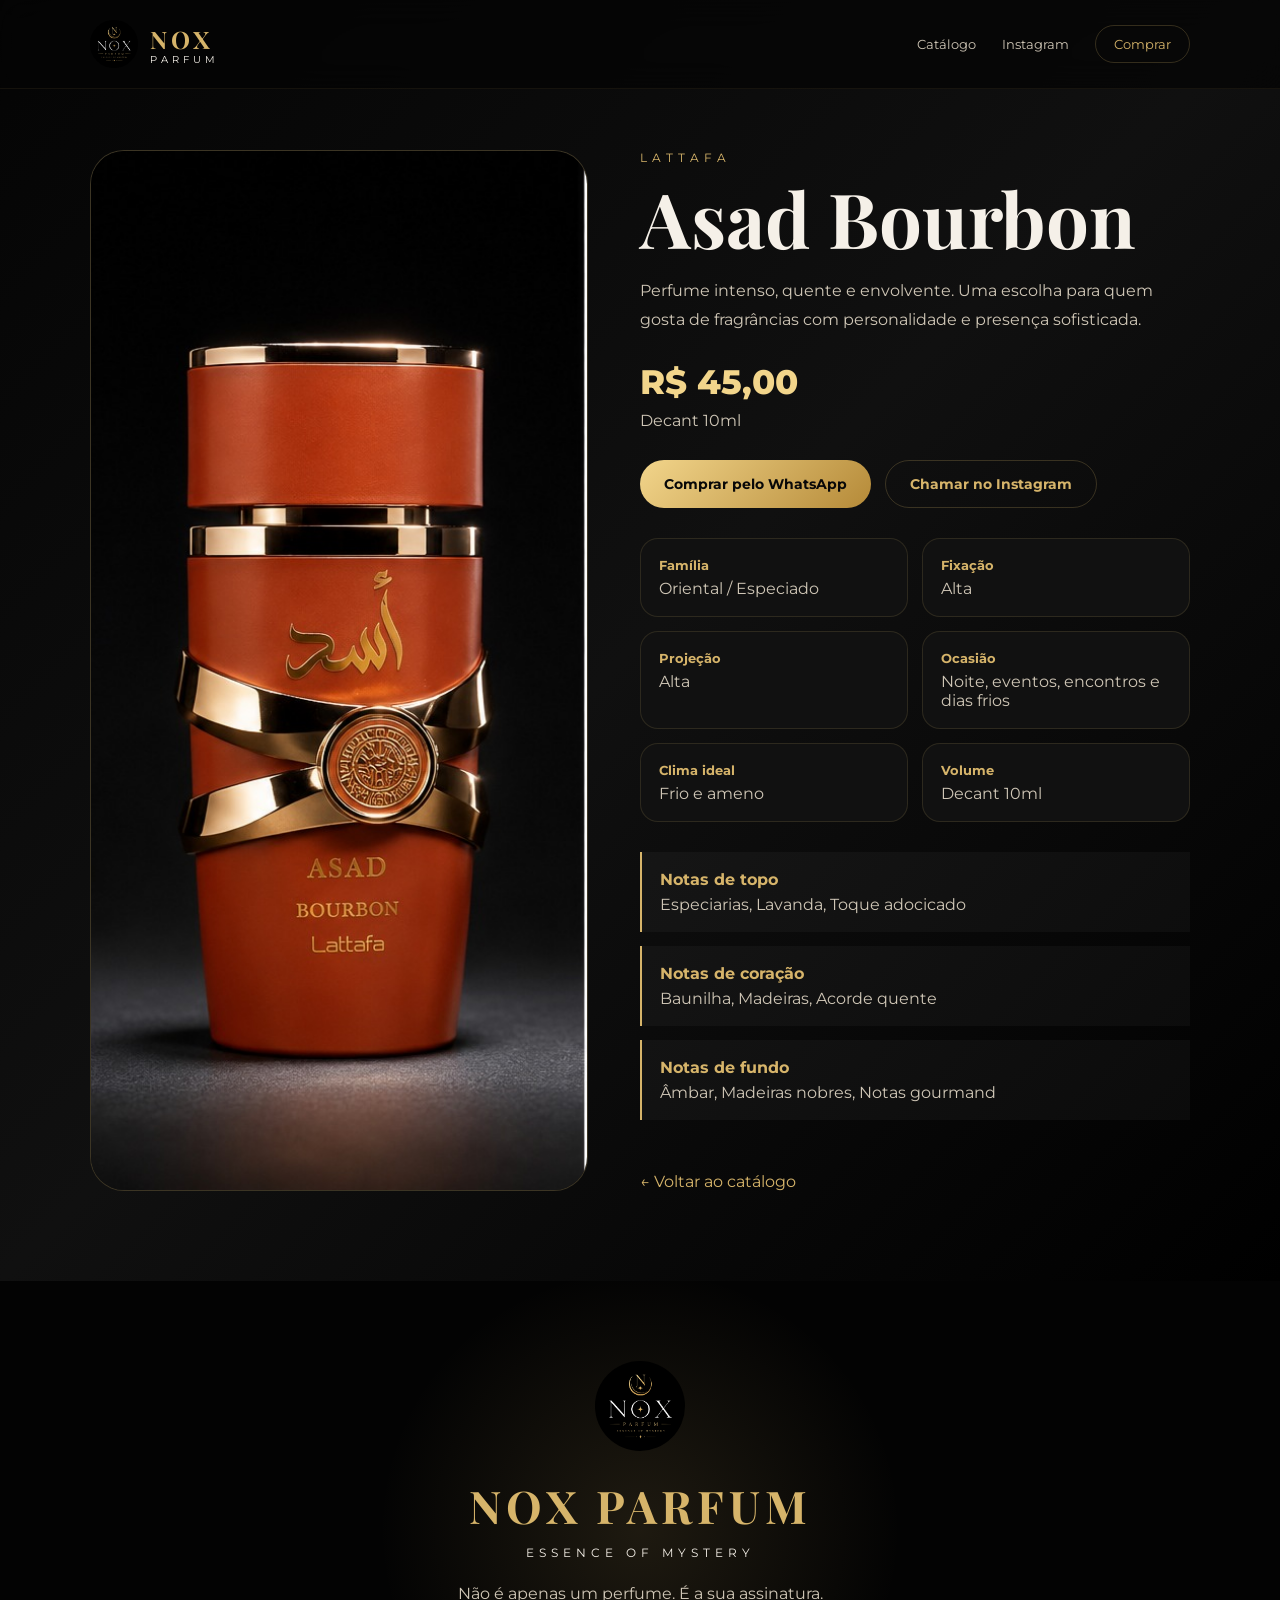
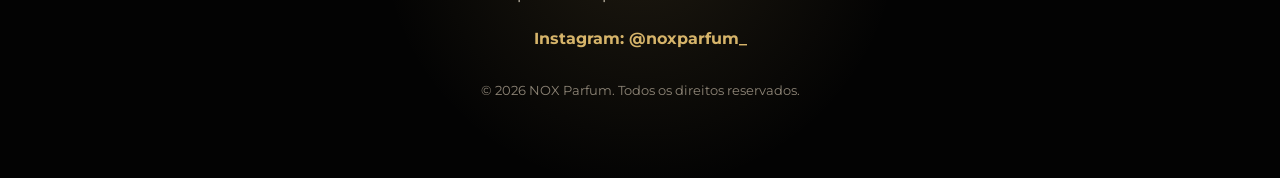
==== perfumes/asad-bourbon.html @ 174366d0 "Add files via upload" ====
<!DOCTYPE html>
<html lang="pt-BR">
<head>
  <meta charset="UTF-8">
  <meta name="viewport" content="width=device-width, initial-scale=1.0">
  <title>Asad Bourbon | NOX Parfum</title>
  <meta name="description" content="Perfume intenso, quente e envolvente. Uma escolha para quem gosta de fragrâncias com personalidade e presença sofisticada. Decant 10ml disponível na NOX Parfum.">
  <meta property="og:title" content="Asad Bourbon | NOX Parfum">
  <meta property="og:description" content="Perfume intenso, quente e envolvente. Uma escolha para quem gosta de fragrâncias com personalidade e presença sofisticada.">
  <meta property="og:image" content="https://noxparfum.com.br/assets/images/products/asad-bourbon.jpg">
  <link rel="icon" href="../assets/images/logo/logo-nox.png">
  <link rel="preconnect" href="https://fonts.googleapis.com">
  <link rel="preconnect" href="https://fonts.gstatic.com" crossorigin>
  <link href="https://fonts.googleapis.com/css2?family=Playfair+Display:wght@600;700&family=Montserrat:wght@300;400;500;600;700;800&display=swap" rel="stylesheet">
  <link rel="stylesheet" href="../css/style.css">
</head>
<body>
  <header class="header">
    <a href="../index.html" class="logo-wrap">
      <img class="logo-img" src="../assets/images/logo/logo-nox.png" alt="Logo NOX Parfum">
      <div class="logo-text"><strong>NOX</strong><span>PARFUM</span></div>
    </a>
    <nav class="nav">
      <a href="../index.html#catalogo">Catálogo</a>
      <a href="https://www.instagram.com/noxparfum_/" target="_blank">Instagram</a>
      <a class="insta-btn" href="https://wa.me/5524981528704?text=Ol%C3%A1%21%20Tenho%20interesse%20no%20decant%20de%2010ml%20do%20Asad%20Bourbon%20por%20R%2445%2C00." target="_blank">Comprar</a>
    </nav>
  </header>

  <main class="product-page">
    <div class="product-gallery">
      <img src="../assets/images/products/asad-bourbon.jpg" alt="Asad Bourbon">
    </div>

    <section class="product-content">
      <div class="brand-line">Lattafa</div>
      <h1>Asad Bourbon</h1>
      <p class="product-desc">Perfume intenso, quente e envolvente. Uma escolha para quem gosta de fragrâncias com personalidade e presença sofisticada.</p>
      <div class="product-price">R$ 45,00</div>
      <div class="volume">Decant 10ml</div>

      <div class="actions">
        <a class="btn btn-gold" href="https://wa.me/5524981528704?text=Ol%C3%A1%21%20Tenho%20interesse%20no%20decant%20de%2010ml%20do%20Asad%20Bourbon%20por%20R%2445%2C00." target="_blank">Comprar pelo WhatsApp</a>
        <a class="btn btn-dark" href="https://www.instagram.com/noxparfum_/" target="_blank">Chamar no Instagram</a>
      </div>

      <div class="specs">
        <div class="spec"><strong>Família</strong><span>Oriental / Especiado</span></div>
        <div class="spec"><strong>Fixação</strong><span>Alta</span></div>
        <div class="spec"><strong>Projeção</strong><span>Alta</span></div>
        <div class="spec"><strong>Ocasião</strong><span>Noite, eventos, encontros e dias frios</span></div>
        <div class="spec"><strong>Clima ideal</strong><span>Frio e ameno</span></div>
        <div class="spec"><strong>Volume</strong><span>Decant 10ml</span></div>
      </div>

      <div class="notes">
        <div class="note-row"><strong>Notas de topo</strong><span>Especiarias, Lavanda, Toque adocicado</span></div>
        <div class="note-row"><strong>Notas de coração</strong><span>Baunilha, Madeiras, Acorde quente</span></div>
        <div class="note-row"><strong>Notas de fundo</strong><span>Âmbar, Madeiras nobres, Notas gourmand</span></div>
      </div>

      <a class="back-link" href="../index.html#catalogo">← Voltar ao catálogo</a>
    </section>
  </main>

  <footer class="footer">
    <img class="footer-logo" src="../assets/images/logo/logo-nox.png" alt="Logo NOX">
    <h2>NOX PARFUM</h2>
    <div class="mystery">ESSENCE OF MYSTERY</div>
    <p>Não é apenas um perfume. É a sua assinatura.</p>
    <a href="https://www.instagram.com/noxparfum_/" target="_blank">Instagram: @noxparfum_</a>
    <small>© 2026 NOX Parfum. Todos os direitos reservados.</small>
  </footer>
</body>
</html>
---- css/style.css ----
:root{
  --black:#050505;
  --black-2:#0d0d0d;
  --card:#121212;
  --gold:#d6b46a;
  --gold-2:#f2d58b;
  --text:#f5f0e8;
  --muted:#cfc6b6;
  --line:rgba(214,180,106,.22);
}
*{margin:0;padding:0;box-sizing:border-box}
html{scroll-behavior:smooth}
body{
  font-family:'Montserrat',Arial,sans-serif;
  background:var(--black);
  color:var(--text);
  min-height:100vh;
}
a{text-decoration:none;color:inherit}
img{max-width:100%;display:block}
.header{
  position:fixed;
  top:0;left:0;right:0;
  z-index:50;
  display:flex;
  justify-content:space-between;
  align-items:center;
  padding:20px 7%;
  background:rgba(5,5,5,.72);
  backdrop-filter: blur(16px);
  border-bottom:1px solid rgba(214,180,106,.08);
}
.logo-wrap{display:flex;align-items:center;gap:12px}
.logo-img{width:48px;height:48px;object-fit:contain;border-radius:50%}
.logo-text strong{
  display:block;
  font-family:'Playfair Display',serif;
  color:var(--gold);
  letter-spacing:4px;
  font-size:24px;
}
.logo-text span{
  display:block;
  font-size:10px;
  letter-spacing:4px;
  color:var(--text);
  margin-top:-2px;
}
.nav{display:flex;gap:26px;align-items:center}
.nav a{font-size:13px;color:var(--muted);transition:.25s}
.nav a:hover{color:var(--gold)}
.nav .insta-btn{
  border:1px solid var(--line);
  color:var(--gold);
  padding:10px 18px;
  border-radius:999px;
}
.hero{
  min-height:100vh;
  padding:150px 7% 80px;
  display:grid;
  grid-template-columns:1.1fr .9fr;
  align-items:center;
  gap:50px;
  background:
    radial-gradient(circle at 80% 20%, rgba(214,180,106,.2), transparent 28%),
    radial-gradient(circle at 12% 85%, rgba(214,180,106,.10), transparent 30%),
    linear-gradient(135deg,#030303,#101010 58%,#000);
  overflow:hidden;
}
.hero-kicker{
  color:var(--gold);
  letter-spacing:5px;
  font-size:12px;
  text-transform:uppercase;
  margin-bottom:22px;
}
.hero h1{
  font-family:'Playfair Display',serif;
  font-size:clamp(44px,7vw,92px);
  line-height:.94;
  margin-bottom:26px;
}
.hero p{
  color:var(--muted);
  max-width:620px;
  line-height:1.8;
  margin-bottom:34px;
}
.actions{display:flex;gap:14px;flex-wrap:wrap}
.btn{
  display:inline-flex;
  align-items:center;
  justify-content:center;
  padding:14px 24px;
  border-radius:999px;
  font-weight:700;
  font-size:14px;
  transition:.28s;
}
.btn-gold{
  background:linear-gradient(135deg,var(--gold-2),#b58a38);
  color:#080808;
}
.btn-dark{
  border:1px solid var(--line);
  color:var(--gold);
}
.btn:hover{transform:translateY(-3px);opacity:.92}
.hero-visual{
  position:relative;
  min-height:440px;
  border-radius:36px;
  border:1px solid var(--line);
  background:
    linear-gradient(180deg,rgba(214,180,106,.08),rgba(255,255,255,.02)),
    #090909;
  box-shadow:0 30px 100px rgba(0,0,0,.6);
  overflow:hidden;
}
.hero-visual::before{
  content:"";
  position:absolute;
  inset:12%;
  background:url('../assets/images/logo/logo-nox.png') center/contain no-repeat;
  opacity:.22;
  filter:drop-shadow(0 0 30px rgba(214,180,106,.35));
}
.hero-visual::after{
  content:"NOX";
  position:absolute;
  bottom:30px;
  right:34px;
  font-family:'Playfair Display',serif;
  color:rgba(214,180,106,.22);
  font-size:110px;
  line-height:1;
}
.section{padding:92px 7%}
.section-title{text-align:center;margin-bottom:48px}
.section-title span{
  color:var(--gold);
  letter-spacing:5px;
  text-transform:uppercase;
  font-size:12px;
}
.section-title h2{
  font-family:'Playfair Display',serif;
  font-size:clamp(34px,5vw,60px);
  margin-top:10px;
}
.catalog-grid{
  display:grid;
  grid-template-columns:repeat(3,1fr);
  gap:30px;
}
.card{
  background:linear-gradient(180deg,#171717,#0b0b0b);
  border:1px solid rgba(214,180,106,.18);
  border-radius:30px;
  overflow:hidden;
  transition:.35s;
}
.card:hover{
  transform:translateY(-10px);
  border-color:rgba(214,180,106,.62);
  box-shadow:0 24px 70px rgba(0,0,0,.55);
}
.card-img{
  height:360px;
  overflow:hidden;
  background:#111;
}
.card-img img{width:100%;height:100%;object-fit:cover;transition:.5s}
.card:hover .card-img img{transform:scale(1.05)}
.card-body{padding:26px}
.card-brand{
  color:var(--gold);
  letter-spacing:3px;
  text-transform:uppercase;
  font-size:12px;
}
.card h3{
  font-family:'Playfair Display',serif;
  font-size:29px;
  margin:12px 0;
}
.card p{color:var(--muted);margin-bottom:14px}
.price{
  display:block;
  color:var(--gold-2);
  font-size:25px;
  font-weight:700;
  margin-bottom:22px;
}
.about{
  background:#0a0a0a;
  border-top:1px solid rgba(214,180,106,.08);
  border-bottom:1px solid rgba(214,180,106,.08);
}
.feature-grid{
  display:grid;
  grid-template-columns:repeat(3,1fr);
  gap:24px;
}
.feature{
  padding:34px;
  background:#111;
  border:1px solid rgba(214,180,106,.15);
  border-radius:26px;
}
.feature h3{color:var(--gold);margin-bottom:12px;font-size:20px}
.feature p{color:var(--muted);line-height:1.7}
.footer{
  padding:80px 7%;
  text-align:center;
  background:
    radial-gradient(circle at center, rgba(214,180,106,.13), transparent 38%),
    #030303;
}
.footer-logo{width:90px;margin:0 auto 24px;border-radius:50%}
.footer h2{
  font-family:'Playfair Display',serif;
  color:var(--gold);
  font-size:45px;
  letter-spacing:5px;
}
.footer .mystery{letter-spacing:5px;font-size:12px;margin:10px 0 24px;color:var(--text)}
.footer p{color:var(--muted);margin-bottom:26px}
.footer a{color:var(--gold);font-weight:700}
.footer small{display:block;color:#8e8577;margin-top:34px}
.product-page{
  padding:150px 7% 90px;
  display:grid;
  grid-template-columns:.95fr 1.05fr;
  gap:52px;
  min-height:100vh;
  background:linear-gradient(135deg,#040404,#101010,#000);
}
.product-gallery{
  border:1px solid var(--line);
  border-radius:34px;
  overflow:hidden;
  background:#111;
  min-height:620px;
}
.product-gallery img{width:100%;height:100%;object-fit:cover}
.product-content .brand-line{
  color:var(--gold);
  letter-spacing:5px;
  font-size:12px;
  text-transform:uppercase;
  margin-bottom:16px;
}
.product-content h1{
  font-family:'Playfair Display',serif;
  font-size:clamp(42px,6vw,76px);
  line-height:.98;
  margin-bottom:22px;
}
.product-desc{
  color:var(--muted);
  line-height:1.8;
  margin-bottom:26px;
}
.product-price{
  color:var(--gold-2);
  font-size:34px;
  font-weight:800;
  margin-bottom:8px;
}
.volume{color:var(--muted);margin-bottom:30px}
.specs{
  display:grid;
  grid-template-columns:repeat(2,1fr);
  gap:14px;
  margin:30px 0;
}
.spec{
  padding:18px;
  border-radius:18px;
  background:#111;
  border:1px solid rgba(214,180,106,.14);
}
.spec strong{display:block;color:var(--gold);font-size:13px;margin-bottom:6px}
.spec span{color:var(--muted)}
.notes{
  margin:28px 0;
  display:grid;
  gap:14px;
}
.note-row{
  padding:18px;
  border-left:2px solid var(--gold);
  background:rgba(255,255,255,.03);
}
.note-row strong{color:var(--gold);display:block;margin-bottom:6px}
.note-row span{color:var(--muted)}
.back-link{display:inline-block;margin-top:24px;color:var(--gold)}
@media(max-width:920px){
  .nav a:not(.insta-btn){display:none}
  .hero,.product-page{grid-template-columns:1fr}
  .hero-visual{min-height:320px}
  .catalog-grid,.feature-grid{grid-template-columns:1fr}
  .card-img{height:320px}
  .product-gallery{min-height:420px}
  .specs{grid-template-columns:1fr}
}
@media(max-width:520px){
  .header{padding:16px 5%}
  .hero,.section,.product-page,.footer{padding-left:5%;padding-right:5%}
  .hero{padding-top:130px}
  .insta-btn{display:none}
  .footer h2{font-size:34px}
}
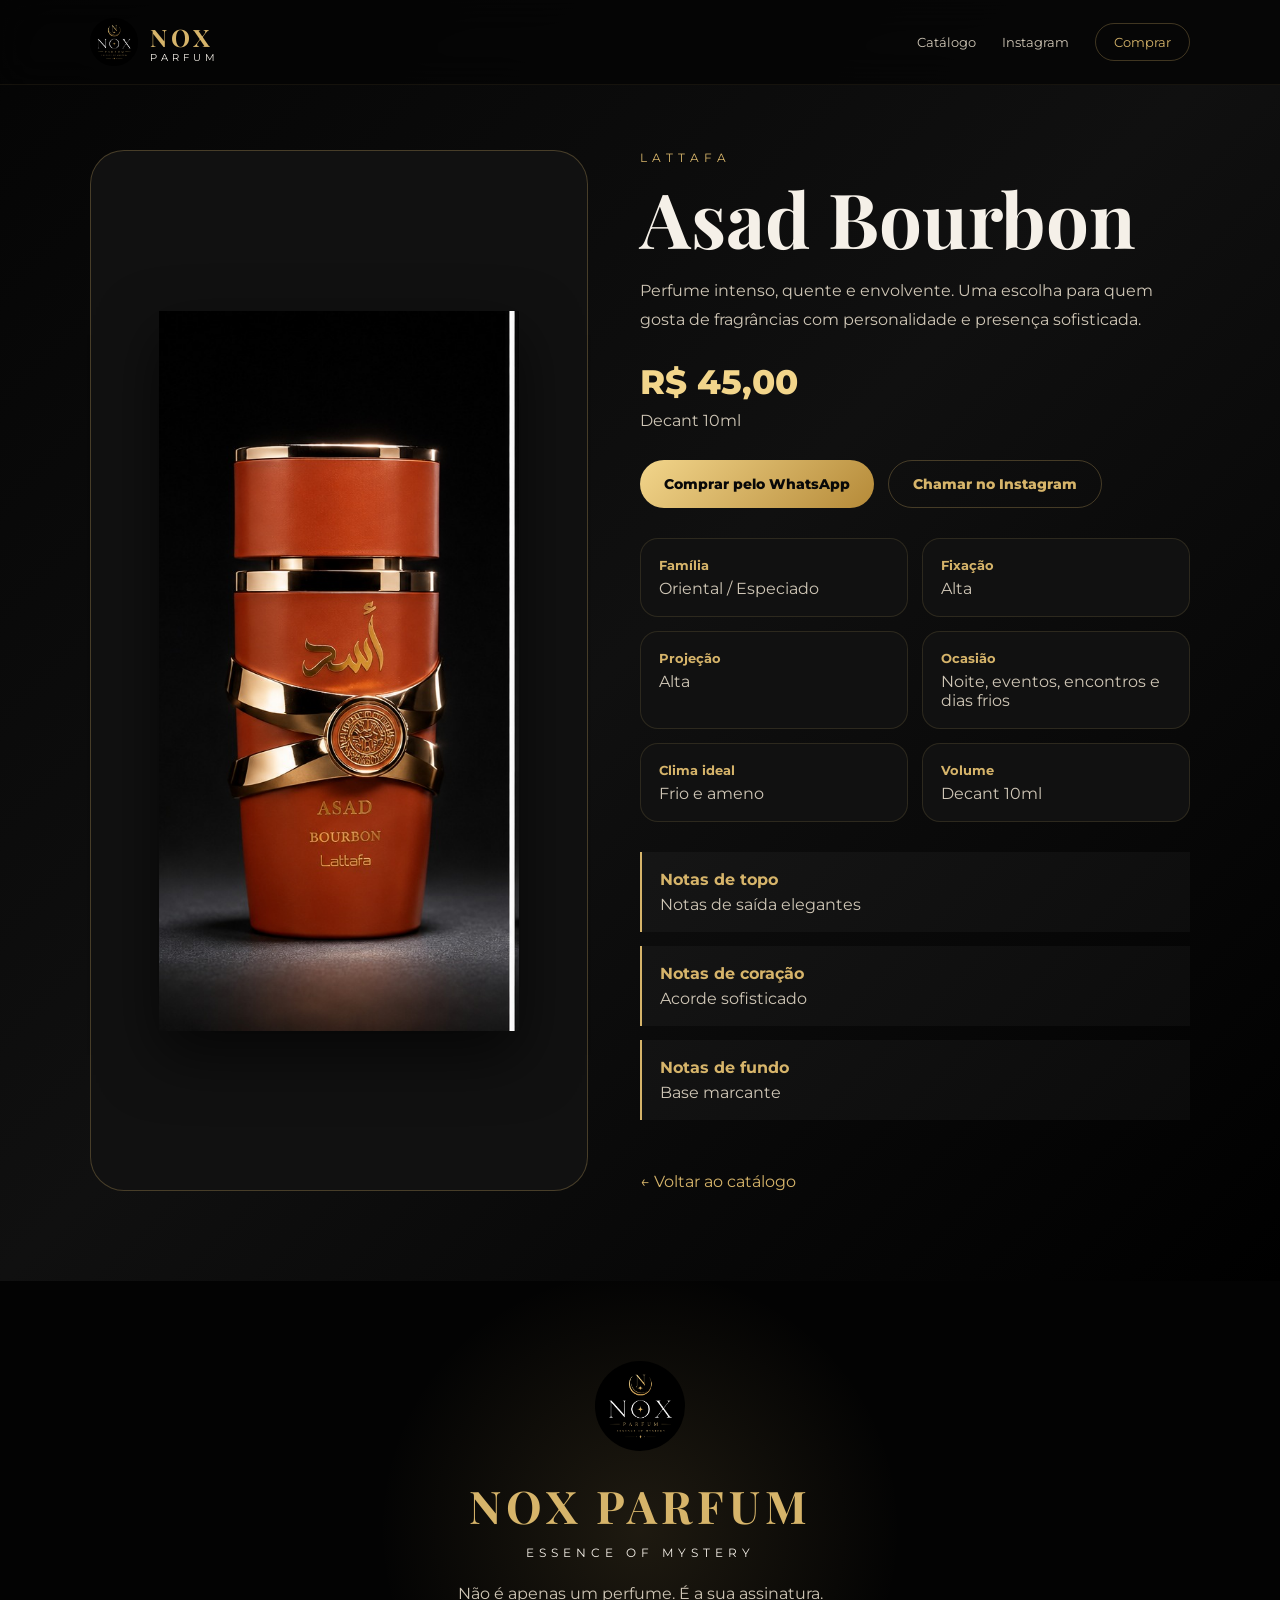
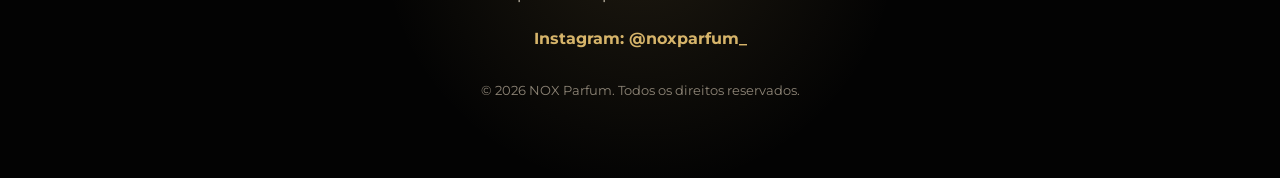
==== commit f42d7647: "Add files via upload" ====
--- a/perfumes/asad-bourbon.html
+++ b/perfumes/asad-bourbon.html
@@ -1,75 +1,9 @@
-<!DOCTYPE html>
-<html lang="pt-BR">
-<head>
-  <meta charset="UTF-8">
-  <meta name="viewport" content="width=device-width, initial-scale=1.0">
-  <title>Asad Bourbon | NOX Parfum</title>
-  <meta name="description" content="Perfume intenso, quente e envolvente. Uma escolha para quem gosta de fragrâncias com personalidade e presença sofisticada. Decant 10ml disponível na NOX Parfum.">
-  <meta property="og:title" content="Asad Bourbon | NOX Parfum">
-  <meta property="og:description" content="Perfume intenso, quente e envolvente. Uma escolha para quem gosta de fragrâncias com personalidade e presença sofisticada.">
-  <meta property="og:image" content="https://noxparfum.com.br/assets/images/products/asad-bourbon.jpg">
-  <link rel="icon" href="../assets/images/logo/logo-nox.png">
-  <link rel="preconnect" href="https://fonts.googleapis.com">
-  <link rel="preconnect" href="https://fonts.gstatic.com" crossorigin>
-  <link href="https://fonts.googleapis.com/css2?family=Playfair+Display:wght@600;700&family=Montserrat:wght@300;400;500;600;700;800&display=swap" rel="stylesheet">
-  <link rel="stylesheet" href="../css/style.css">
-</head>
-<body>
-  <header class="header">
-    <a href="../index.html" class="logo-wrap">
-      <img class="logo-img" src="../assets/images/logo/logo-nox.png" alt="Logo NOX Parfum">
-      <div class="logo-text"><strong>NOX</strong><span>PARFUM</span></div>
-    </a>
-    <nav class="nav">
-      <a href="../index.html#catalogo">Catálogo</a>
-      <a href="https://www.instagram.com/noxparfum_/" target="_blank">Instagram</a>
-      <a class="insta-btn" href="https://wa.me/5524981528704?text=Ol%C3%A1%21%20Tenho%20interesse%20no%20decant%20de%2010ml%20do%20Asad%20Bourbon%20por%20R%2445%2C00." target="_blank">Comprar</a>
-    </nav>
-  </header>
-
-  <main class="product-page">
-    <div class="product-gallery">
-      <img src="../assets/images/products/asad-bourbon.jpg" alt="Asad Bourbon">
-    </div>
-
-    <section class="product-content">
-      <div class="brand-line">Lattafa</div>
-      <h1>Asad Bourbon</h1>
-      <p class="product-desc">Perfume intenso, quente e envolvente. Uma escolha para quem gosta de fragrâncias com personalidade e presença sofisticada.</p>
-      <div class="product-price">R$ 45,00</div>
-      <div class="volume">Decant 10ml</div>
-
-      <div class="actions">
-        <a class="btn btn-gold" href="https://wa.me/5524981528704?text=Ol%C3%A1%21%20Tenho%20interesse%20no%20decant%20de%2010ml%20do%20Asad%20Bourbon%20por%20R%2445%2C00." target="_blank">Comprar pelo WhatsApp</a>
-        <a class="btn btn-dark" href="https://www.instagram.com/noxparfum_/" target="_blank">Chamar no Instagram</a>
-      </div>
-
-      <div class="specs">
-        <div class="spec"><strong>Família</strong><span>Oriental / Especiado</span></div>
-        <div class="spec"><strong>Fixação</strong><span>Alta</span></div>
-        <div class="spec"><strong>Projeção</strong><span>Alta</span></div>
-        <div class="spec"><strong>Ocasião</strong><span>Noite, eventos, encontros e dias frios</span></div>
-        <div class="spec"><strong>Clima ideal</strong><span>Frio e ameno</span></div>
-        <div class="spec"><strong>Volume</strong><span>Decant 10ml</span></div>
-      </div>
-
-      <div class="notes">
-        <div class="note-row"><strong>Notas de topo</strong><span>Especiarias, Lavanda, Toque adocicado</span></div>
-        <div class="note-row"><strong>Notas de coração</strong><span>Baunilha, Madeiras, Acorde quente</span></div>
-        <div class="note-row"><strong>Notas de fundo</strong><span>Âmbar, Madeiras nobres, Notas gourmand</span></div>
-      </div>
-
-      <a class="back-link" href="../index.html#catalogo">← Voltar ao catálogo</a>
-    </section>
-  </main>
-
-  <footer class="footer">
-    <img class="footer-logo" src="../assets/images/logo/logo-nox.png" alt="Logo NOX">
-    <h2>NOX PARFUM</h2>
-    <div class="mystery">ESSENCE OF MYSTERY</div>
-    <p>Não é apenas um perfume. É a sua assinatura.</p>
-    <a href="https://www.instagram.com/noxparfum_/" target="_blank">Instagram: @noxparfum_</a>
-    <small>© 2026 NOX Parfum. Todos os direitos reservados.</small>
-  </footer>
-</body>
-</html>+<!DOCTYPE html><html lang="pt-BR"><head>
+<meta charset="UTF-8"><meta name="viewport" content="width=device-width, initial-scale=1.0">
+<title>Asad Bourbon | NOX Parfum</title><meta name="description" content="Perfume intenso, quente e envolvente. Uma escolha para quem gosta de fragrâncias com personalidade e presença sofisticada. Decant 10ml disponível na NOX Parfum.">
+<link rel="icon" href="../assets/images/logo/logo-nox.png"><link rel="preconnect" href="https://fonts.googleapis.com"><link rel="preconnect" href="https://fonts.gstatic.com" crossorigin>
+<link href="https://fonts.googleapis.com/css2?family=Playfair+Display:wght@600;700&family=Montserrat:wght@300;400;500;600;700;800&display=swap" rel="stylesheet"><link rel="stylesheet" href="../css/style.css"></head><body>
+<header class="header"><a href="../index.html" class="logo-wrap"><img class="logo-img" src="../assets/images/logo/logo-nox.png" alt="Logo NOX Parfum"><div class="logo-text"><strong>NOX</strong><span>PARFUM</span></div></a><nav class="nav"><a href="../index.html#catalogo">Catálogo</a><a href="https://www.instagram.com/noxparfum_/" target="_blank">Instagram</a><a class="insta-btn" href="https://wa.me/5524981528704?text=Ol%C3%A1%21%20Tenho%20interesse%20no%20decant%20de%2010ml%20do%20Asad%20Bourbon%20por%20R%2445%2C00." target="_blank">Comprar</a></nav></header>
+<main class="product-page"><div class="product-gallery"><img src="../assets/images/products/asad-bourbon.jpg" alt="Asad Bourbon"></div><section class="product-content"><div class="brand-line">Lattafa</div><h1>Asad Bourbon</h1><p class="product-desc">Perfume intenso, quente e envolvente. Uma escolha para quem gosta de fragrâncias com personalidade e presença sofisticada.</p><div class="product-price">R$ 45,00</div><div class="volume">Decant 10ml</div><div class="actions"><a class="btn btn-gold" href="https://wa.me/5524981528704?text=Ol%C3%A1%21%20Tenho%20interesse%20no%20decant%20de%2010ml%20do%20Asad%20Bourbon%20por%20R%2445%2C00." target="_blank">Comprar pelo WhatsApp</a><a class="btn btn-dark" href="https://www.instagram.com/noxparfum_/" target="_blank">Chamar no Instagram</a></div><div class="specs"><div class="spec"><strong>Família</strong><span>Oriental / Especiado</span></div><div class="spec"><strong>Fixação</strong><span>Alta</span></div><div class="spec"><strong>Projeção</strong><span>Alta</span></div><div class="spec"><strong>Ocasião</strong><span>Noite, eventos, encontros e dias frios</span></div><div class="spec"><strong>Clima ideal</strong><span>Frio e ameno</span></div><div class="spec"><strong>Volume</strong><span>Decant 10ml</span></div></div><div class="notes"><div class="note-row"><strong>Notas de topo</strong><span>Notas de saída elegantes</span></div><div class="note-row"><strong>Notas de coração</strong><span>Acorde sofisticado</span></div><div class="note-row"><strong>Notas de fundo</strong><span>Base marcante</span></div></div><a class="back-link" href="../index.html#catalogo">← Voltar ao catálogo</a></section></main>
+<footer class="footer"><img class="footer-logo" src="../assets/images/logo/logo-nox.png" alt="Logo NOX"><h2>NOX PARFUM</h2><div class="mystery">ESSENCE OF MYSTERY</div><p>Não é apenas um perfume. É a sua assinatura.</p><a href="https://www.instagram.com/noxparfum_/" target="_blank">Instagram: @noxparfum_</a><small>© 2026 NOX Parfum. Todos os direitos reservados.</small></footer>
+</body></html>
--- a/css/style.css
+++ b/css/style.css
@@ -1,316 +1,17 @@
 
-:root{
-  --black:#050505;
-  --black-2:#0d0d0d;
-  --card:#121212;
-  --gold:#d6b46a;
-  --gold-2:#f2d58b;
-  --text:#f5f0e8;
-  --muted:#cfc6b6;
-  --line:rgba(214,180,106,.22);
-}
-*{margin:0;padding:0;box-sizing:border-box}
-html{scroll-behavior:smooth}
-body{
-  font-family:'Montserrat',Arial,sans-serif;
-  background:var(--black);
-  color:var(--text);
-  min-height:100vh;
-}
-a{text-decoration:none;color:inherit}
-img{max-width:100%;display:block}
-.header{
-  position:fixed;
-  top:0;left:0;right:0;
-  z-index:50;
-  display:flex;
-  justify-content:space-between;
-  align-items:center;
-  padding:20px 7%;
-  background:rgba(5,5,5,.72);
-  backdrop-filter: blur(16px);
-  border-bottom:1px solid rgba(214,180,106,.08);
-}
-.logo-wrap{display:flex;align-items:center;gap:12px}
-.logo-img{width:48px;height:48px;object-fit:contain;border-radius:50%}
-.logo-text strong{
-  display:block;
-  font-family:'Playfair Display',serif;
-  color:var(--gold);
-  letter-spacing:4px;
-  font-size:24px;
-}
-.logo-text span{
-  display:block;
-  font-size:10px;
-  letter-spacing:4px;
-  color:var(--text);
-  margin-top:-2px;
-}
-.nav{display:flex;gap:26px;align-items:center}
-.nav a{font-size:13px;color:var(--muted);transition:.25s}
-.nav a:hover{color:var(--gold)}
-.nav .insta-btn{
-  border:1px solid var(--line);
-  color:var(--gold);
-  padding:10px 18px;
-  border-radius:999px;
-}
-.hero{
-  min-height:100vh;
-  padding:150px 7% 80px;
-  display:grid;
-  grid-template-columns:1.1fr .9fr;
-  align-items:center;
-  gap:50px;
-  background:
-    radial-gradient(circle at 80% 20%, rgba(214,180,106,.2), transparent 28%),
-    radial-gradient(circle at 12% 85%, rgba(214,180,106,.10), transparent 30%),
-    linear-gradient(135deg,#030303,#101010 58%,#000);
-  overflow:hidden;
-}
-.hero-kicker{
-  color:var(--gold);
-  letter-spacing:5px;
-  font-size:12px;
-  text-transform:uppercase;
-  margin-bottom:22px;
-}
-.hero h1{
-  font-family:'Playfair Display',serif;
-  font-size:clamp(44px,7vw,92px);
-  line-height:.94;
-  margin-bottom:26px;
-}
-.hero p{
-  color:var(--muted);
-  max-width:620px;
-  line-height:1.8;
-  margin-bottom:34px;
-}
-.actions{display:flex;gap:14px;flex-wrap:wrap}
-.btn{
-  display:inline-flex;
-  align-items:center;
-  justify-content:center;
-  padding:14px 24px;
-  border-radius:999px;
-  font-weight:700;
-  font-size:14px;
-  transition:.28s;
-}
-.btn-gold{
-  background:linear-gradient(135deg,var(--gold-2),#b58a38);
-  color:#080808;
-}
-.btn-dark{
-  border:1px solid var(--line);
-  color:var(--gold);
-}
-.btn:hover{transform:translateY(-3px);opacity:.92}
-.hero-visual{
-  position:relative;
-  min-height:440px;
-  border-radius:36px;
-  border:1px solid var(--line);
-  background:
-    linear-gradient(180deg,rgba(214,180,106,.08),rgba(255,255,255,.02)),
-    #090909;
-  box-shadow:0 30px 100px rgba(0,0,0,.6);
-  overflow:hidden;
-}
-.hero-visual::before{
-  content:"";
-  position:absolute;
-  inset:12%;
-  background:url('../assets/images/logo/logo-nox.png') center/contain no-repeat;
-  opacity:.22;
-  filter:drop-shadow(0 0 30px rgba(214,180,106,.35));
-}
-.hero-visual::after{
-  content:"NOX";
-  position:absolute;
-  bottom:30px;
-  right:34px;
-  font-family:'Playfair Display',serif;
-  color:rgba(214,180,106,.22);
-  font-size:110px;
-  line-height:1;
-}
-.section{padding:92px 7%}
-.section-title{text-align:center;margin-bottom:48px}
-.section-title span{
-  color:var(--gold);
-  letter-spacing:5px;
-  text-transform:uppercase;
-  font-size:12px;
-}
-.section-title h2{
-  font-family:'Playfair Display',serif;
-  font-size:clamp(34px,5vw,60px);
-  margin-top:10px;
-}
-.catalog-grid{
-  display:grid;
-  grid-template-columns:repeat(3,1fr);
-  gap:30px;
-}
-.card{
-  background:linear-gradient(180deg,#171717,#0b0b0b);
-  border:1px solid rgba(214,180,106,.18);
-  border-radius:30px;
-  overflow:hidden;
-  transition:.35s;
-}
-.card:hover{
-  transform:translateY(-10px);
-  border-color:rgba(214,180,106,.62);
-  box-shadow:0 24px 70px rgba(0,0,0,.55);
-}
-.card-img{
-  height:360px;
-  overflow:hidden;
-  background:#111;
-}
-.card-img img{width:100%;height:100%;object-fit:cover;transition:.5s}
-.card:hover .card-img img{transform:scale(1.05)}
-.card-body{padding:26px}
-.card-brand{
-  color:var(--gold);
-  letter-spacing:3px;
-  text-transform:uppercase;
-  font-size:12px;
-}
-.card h3{
-  font-family:'Playfair Display',serif;
-  font-size:29px;
-  margin:12px 0;
-}
-.card p{color:var(--muted);margin-bottom:14px}
-.price{
-  display:block;
-  color:var(--gold-2);
-  font-size:25px;
-  font-weight:700;
-  margin-bottom:22px;
-}
-.about{
-  background:#0a0a0a;
-  border-top:1px solid rgba(214,180,106,.08);
-  border-bottom:1px solid rgba(214,180,106,.08);
-}
-.feature-grid{
-  display:grid;
-  grid-template-columns:repeat(3,1fr);
-  gap:24px;
-}
-.feature{
-  padding:34px;
-  background:#111;
-  border:1px solid rgba(214,180,106,.15);
-  border-radius:26px;
-}
-.feature h3{color:var(--gold);margin-bottom:12px;font-size:20px}
-.feature p{color:var(--muted);line-height:1.7}
-.footer{
-  padding:80px 7%;
-  text-align:center;
-  background:
-    radial-gradient(circle at center, rgba(214,180,106,.13), transparent 38%),
-    #030303;
-}
-.footer-logo{width:90px;margin:0 auto 24px;border-radius:50%}
-.footer h2{
-  font-family:'Playfair Display',serif;
-  color:var(--gold);
-  font-size:45px;
-  letter-spacing:5px;
-}
-.footer .mystery{letter-spacing:5px;font-size:12px;margin:10px 0 24px;color:var(--text)}
-.footer p{color:var(--muted);margin-bottom:26px}
-.footer a{color:var(--gold);font-weight:700}
-.footer small{display:block;color:#8e8577;margin-top:34px}
-.product-page{
-  padding:150px 7% 90px;
-  display:grid;
-  grid-template-columns:.95fr 1.05fr;
-  gap:52px;
-  min-height:100vh;
-  background:linear-gradient(135deg,#040404,#101010,#000);
-}
-.product-gallery{
-  border:1px solid var(--line);
-  border-radius:34px;
-  overflow:hidden;
-  background:#111;
-  min-height:620px;
-}
-.product-gallery img{width:100%;height:100%;object-fit:cover}
-.product-content .brand-line{
-  color:var(--gold);
-  letter-spacing:5px;
-  font-size:12px;
-  text-transform:uppercase;
-  margin-bottom:16px;
-}
-.product-content h1{
-  font-family:'Playfair Display',serif;
-  font-size:clamp(42px,6vw,76px);
-  line-height:.98;
-  margin-bottom:22px;
-}
-.product-desc{
-  color:var(--muted);
-  line-height:1.8;
-  margin-bottom:26px;
-}
-.product-price{
-  color:var(--gold-2);
-  font-size:34px;
-  font-weight:800;
-  margin-bottom:8px;
-}
-.volume{color:var(--muted);margin-bottom:30px}
-.specs{
-  display:grid;
-  grid-template-columns:repeat(2,1fr);
-  gap:14px;
-  margin:30px 0;
-}
-.spec{
-  padding:18px;
-  border-radius:18px;
-  background:#111;
-  border:1px solid rgba(214,180,106,.14);
-}
-.spec strong{display:block;color:var(--gold);font-size:13px;margin-bottom:6px}
-.spec span{color:var(--muted)}
-.notes{
-  margin:28px 0;
-  display:grid;
-  gap:14px;
-}
-.note-row{
-  padding:18px;
-  border-left:2px solid var(--gold);
-  background:rgba(255,255,255,.03);
-}
-.note-row strong{color:var(--gold);display:block;margin-bottom:6px}
-.note-row span{color:var(--muted)}
-.back-link{display:inline-block;margin-top:24px;color:var(--gold)}
-@media(max-width:920px){
-  .nav a:not(.insta-btn){display:none}
-  .hero,.product-page{grid-template-columns:1fr}
-  .hero-visual{min-height:320px}
-  .catalog-grid,.feature-grid{grid-template-columns:1fr}
-  .card-img{height:320px}
-  .product-gallery{min-height:420px}
-  .specs{grid-template-columns:1fr}
-}
-@media(max-width:520px){
-  .header{padding:16px 5%}
-  .hero,.section,.product-page,.footer{padding-left:5%;padding-right:5%}
-  .hero{padding-top:130px}
-  .insta-btn{display:none}
-  .footer h2{font-size:34px}
-}
+:root{--black:#050505;--gold:#d6b46a;--gold2:#f2d58b;--gold3:#b58a38;--text:#f5f0e8;--muted:#cfc6b6;--line:rgba(214,180,106,.28)}
+*{margin:0;padding:0;box-sizing:border-box}html{scroll-behavior:smooth}body{font-family:Montserrat,Arial,sans-serif;background:#050505;color:var(--text)}a{text-decoration:none;color:inherit}img{display:block;max-width:100%}
+.header{position:fixed;top:0;left:0;right:0;z-index:50;display:flex;justify-content:space-between;align-items:center;padding:18px 7%;background:rgba(5,5,5,.76);backdrop-filter:blur(18px);border-bottom:1px solid rgba(214,180,106,.08)}
+.logo-wrap{display:flex;align-items:center;gap:12px}.logo-img{width:48px;height:48px;object-fit:contain;border-radius:50%}.logo-text strong{display:block;font-family:'Playfair Display',serif;color:var(--gold);letter-spacing:4px;font-size:24px}.logo-text span{display:block;font-size:10px;letter-spacing:4px;margin-top:-2px}.nav{display:flex;gap:26px;align-items:center}.nav a{font-size:13px;color:var(--muted);transition:.25s}.nav a:hover{color:var(--gold)}.insta-btn{border:1px solid var(--line);padding:10px 18px;border-radius:999px;color:var(--gold)!important}
+.hero{min-height:100vh;padding:150px 7% 80px;display:grid;grid-template-columns:1.1fr .9fr;align-items:center;gap:50px;background:radial-gradient(circle at 80% 20%,rgba(214,180,106,.20),transparent 28%),linear-gradient(135deg,#030303,#101010 58%,#000)}
+.hero-kicker{color:var(--gold);letter-spacing:5px;font-size:12px;text-transform:uppercase;margin-bottom:22px}.hero h1{font-family:'Playfair Display',serif;font-size:clamp(44px,7vw,92px);line-height:.94;margin-bottom:26px}.hero p{color:var(--muted);max-width:620px;line-height:1.8;margin-bottom:34px}
+.actions{display:flex;gap:14px;flex-wrap:wrap}.btn{display:inline-flex;align-items:center;justify-content:center;gap:10px;padding:14px 24px;border-radius:999px;font-weight:800;font-size:14px;transition:.28s}.btn-gold{background:linear-gradient(135deg,var(--gold2),var(--gold3));color:#080808}.btn-dark{border:1px solid var(--line);color:var(--gold)}.btn:hover{transform:translateY(-3px);opacity:.92}
+.hero-visual{position:relative;min-height:440px;border-radius:36px;border:1px solid var(--line);background:linear-gradient(180deg,rgba(214,180,106,.08),rgba(255,255,255,.02)),#090909;box-shadow:0 30px 100px rgba(0,0,0,.6);overflow:hidden}.hero-visual:before{content:"";position:absolute;inset:12%;background:url('../assets/images/logo/logo-nox.png') center/contain no-repeat;opacity:.22;filter:drop-shadow(0 0 30px rgba(214,180,106,.35))}.hero-visual:after{content:"NOX";position:absolute;bottom:30px;right:34px;font-family:'Playfair Display',serif;color:rgba(214,180,106,.22);font-size:110px}
+.section{padding:92px 7%}.catalog-section{background:radial-gradient(circle at top,rgba(214,180,106,.10),transparent 32%),#050505}.section-title{text-align:center;margin-bottom:48px}.section-title span{color:var(--gold);letter-spacing:5px;text-transform:uppercase;font-size:12px}.section-title h2{font-family:'Playfair Display',serif;font-size:clamp(38px,5.6vw,76px);margin-top:10px}.title-ornament{width:140px;height:1px;background:linear-gradient(90deg,transparent,var(--gold),transparent);margin:18px auto 0;position:relative}.title-ornament:after{content:"✦";position:absolute;left:50%;top:50%;transform:translate(-50%,-50%);background:#050505;color:var(--gold);padding:0 14px;font-size:20px}
+.catalog-grid{display:grid;grid-template-columns:repeat(auto-fit,minmax(280px,1fr));gap:26px;align-items:stretch}.card{max-width:360px;width:100%;margin:0 auto;background:linear-gradient(180deg,#141414,#080808);border:1px solid rgba(214,180,106,.36);border-radius:24px;overflow:hidden;transition:.35s;box-shadow:0 24px 60px rgba(0,0,0,.38)}.card:hover{transform:translateY(-10px);border-color:rgba(242,213,139,.78);box-shadow:0 34px 90px rgba(0,0,0,.62)}
+.card-img{height:450px;background:radial-gradient(circle at center,rgba(255,255,255,.08),transparent 48%),linear-gradient(180deg,#101010,#050505);display:flex;align-items:center;justify-content:center;padding:26px;overflow:hidden;border-bottom:1px solid rgba(214,180,106,.10)}.card-img img{width:100%;height:100%;object-fit:contain;object-position:center;transition:.5s ease;filter:drop-shadow(0 20px 26px rgba(0,0,0,.65))}.card:hover .card-img img{transform:scale(1.045)}
+.card-body{min-height:300px;padding:28px;background:linear-gradient(180deg,rgba(14,14,14,.96),#090909)}.card-brand{color:var(--gold);letter-spacing:4px;text-transform:uppercase;font-size:12px}.card h3{font-family:'Playfair Display',serif;font-size:28px;line-height:1.05;margin:14px 0}.card p{color:var(--muted);margin-bottom:16px}.price{display:block;color:var(--gold2);font-size:26px;font-weight:800;margin-bottom:24px}.card .btn{min-width:190px;justify-content:space-between}
+.about{background:#0a0a0a;border-top:1px solid rgba(214,180,106,.08);border-bottom:1px solid rgba(214,180,106,.08)}.feature-grid{display:grid;grid-template-columns:repeat(3,1fr);gap:24px}.feature{padding:34px;background:#111;border:1px solid rgba(214,180,106,.15);border-radius:26px}.feature h3{color:var(--gold);margin-bottom:12px;font-size:20px}.feature p{color:var(--muted);line-height:1.7}
+.footer{padding:80px 7%;text-align:center;background:radial-gradient(circle at center,rgba(214,180,106,.13),transparent 38%),#030303}.footer-logo{width:90px;margin:0 auto 24px;border-radius:50%}.footer h2{font-family:'Playfair Display',serif;color:var(--gold);font-size:45px;letter-spacing:5px}.footer .mystery{letter-spacing:5px;font-size:12px;margin:10px 0 24px}.footer p{color:var(--muted);margin-bottom:26px}.footer a{color:var(--gold);font-weight:700}.footer small{display:block;color:#8e8577;margin-top:34px}
+.product-page{padding:150px 7% 90px;display:grid;grid-template-columns:.95fr 1.05fr;gap:52px;min-height:100vh;background:linear-gradient(135deg,#040404,#101010,#000)}.product-gallery{border:1px solid var(--line);border-radius:34px;background:#111;min-height:620px;display:flex;align-items:center;justify-content:center;padding:32px}.product-gallery img{width:100%;height:100%;max-height:720px;object-fit:contain;filter:drop-shadow(0 24px 30px rgba(0,0,0,.62))}.brand-line{color:var(--gold);letter-spacing:5px;font-size:12px;text-transform:uppercase;margin-bottom:16px}.product-content h1{font-family:'Playfair Display',serif;font-size:clamp(42px,6vw,76px);line-height:.98;margin-bottom:22px}.product-desc{color:var(--muted);line-height:1.8;margin-bottom:26px}.product-price{color:var(--gold2);font-size:34px;font-weight:800;margin-bottom:8px}.volume{color:var(--muted);margin-bottom:30px}.specs{display:grid;grid-template-columns:repeat(2,1fr);gap:14px;margin:30px 0}.spec{padding:18px;border-radius:18px;background:#111;border:1px solid rgba(214,180,106,.14)}.spec strong{display:block;color:var(--gold);font-size:13px;margin-bottom:6px}.spec span{color:var(--muted)}.notes{margin:28px 0;display:grid;gap:14px}.note-row{padding:18px;border-left:2px solid var(--gold);background:rgba(255,255,255,.03)}.note-row strong{color:var(--gold);display:block;margin-bottom:6px}.note-row span{color:var(--muted)}.back-link{display:inline-block;margin-top:24px;color:var(--gold)}
+@media(max-width:1180px){.catalog-grid{grid-template-columns:repeat(2,minmax(280px,1fr))}}@media(max-width:920px){.nav a:not(.insta-btn){display:none}.hero,.product-page{grid-template-columns:1fr}.hero-visual{min-height:320px}.feature-grid{grid-template-columns:1fr}.product-gallery{min-height:420px}.specs{grid-template-columns:1fr}}@media(max-width:680px){.catalog-grid{grid-template-columns:1fr}.card{max-width:390px}.card-img{height:430px}}@media(max-width:520px){.header{padding:16px 5%}.hero,.section,.product-page,.footer{padding-left:5%;padding-right:5%}.hero{padding-top:130px}.insta-btn{display:none}.footer h2{font-size:34px}.card-img{height:390px;padding:22px}.card h3{font-size:25px}}
